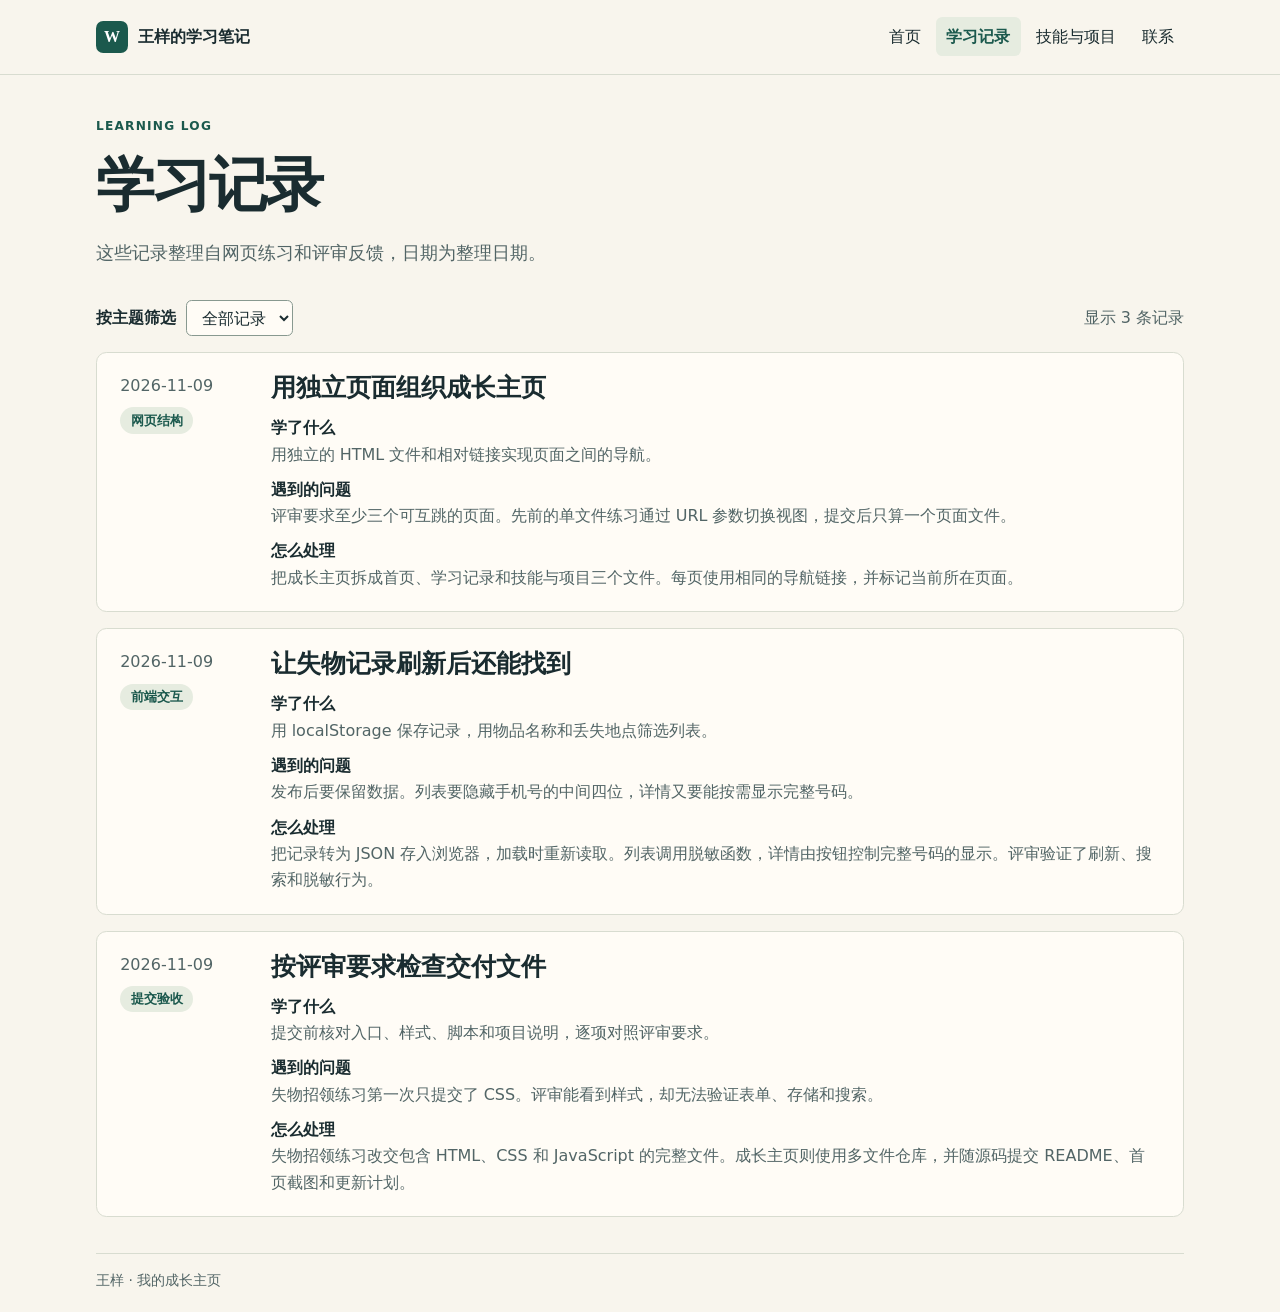
==== learning.html @ 2bb0b3ff "Publish three-page personal learning portfolio" ====
<!doctype html>
<html lang="zh-CN">
<head>
  <meta charset="utf-8">
  <meta name="viewport" content="width=device-width, initial-scale=1">
  <title>学习记录 · 我的成长主页</title>
  <link rel="stylesheet" href="styles.css">
  <script defer src="learning.js"></script>
</head>
<body>
  <a class="skip" href="#main">跳到正文</a>
  <header class="site-header">
    <div class="wrap header-inner">
      <a class="brand" href="index.html"><span class="brand-mark" aria-hidden="true">W</span> 王样的学习笔记</a>
      <nav aria-label="主导航">
        <a href="index.html">首页</a>
        <a href="learning.html" aria-current="page">学习记录</a>
        <a href="projects.html">技能与项目</a>
        <a href="index.html#contact">联系</a>
      </nav>
    </div>
  </header>

  <main id="main" class="wrap">
    <header class="page-intro">
      <p class="eyebrow">LEARNING LOG</p>
      <h1>学习记录</h1>
      <p class="lead">这些记录整理自网页练习和评审反馈，日期为整理日期。</p>
    </header>

    <section aria-label="学习条目">
      <div class="filter" id="topic-filter" hidden>
        <label for="topic">按主题筛选</label>
        <select id="topic">
          <option value="all">全部记录</option>
          <option value="pages">网页结构</option>
          <option value="data">前端交互</option>
          <option value="review">提交验收</option>
        </select>
        <p id="record-count" role="status"></p>
      </div>

      <div class="entries">
        <article class="card entry" id="multi-page" data-topic="pages">
          <div class="entry-meta">
            <time datetime="2026-11-09">2026-11-09</time>
            <span class="tag">网页结构</span>
          </div>
          <div>
            <h2>用独立页面组织成长主页</h2>
            <dl>
              <dt>学了什么</dt><dd>用独立的 HTML 文件和相对链接实现页面之间的导航。</dd>
              <dt>遇到的问题</dt><dd>评审要求至少三个可互跳的页面。先前的单文件练习通过 URL 参数切换视图，提交后只算一个页面文件。</dd>
              <dt>怎么处理</dt><dd>把成长主页拆成首页、学习记录和技能与项目三个文件。每页使用相同的导航链接，并标记当前所在页面。</dd>
            </dl>
          </div>
        </article>

        <article class="card entry" data-topic="data">
          <div class="entry-meta">
            <time datetime="2026-11-09">2026-11-09</time>
            <span class="tag">前端交互</span>
          </div>
          <div>
            <h2>让失物记录刷新后还能找到</h2>
            <dl>
              <dt>学了什么</dt><dd>用 localStorage 保存记录，用物品名称和丢失地点筛选列表。</dd>
              <dt>遇到的问题</dt><dd>发布后要保留数据。列表要隐藏手机号的中间四位，详情又要能按需显示完整号码。</dd>
              <dt>怎么处理</dt><dd>把记录转为 JSON 存入浏览器，加载时重新读取。列表调用脱敏函数，详情由按钮控制完整号码的显示。评审验证了刷新、搜索和脱敏行为。</dd>
            </dl>
          </div>
        </article>

        <article class="card entry" data-topic="review">
          <div class="entry-meta">
            <time datetime="2026-11-09">2026-11-09</time>
            <span class="tag">提交验收</span>
          </div>
          <div>
            <h2>按评审要求检查交付文件</h2>
            <dl>
              <dt>学了什么</dt><dd>提交前核对入口、样式、脚本和项目说明，逐项对照评审要求。</dd>
              <dt>遇到的问题</dt><dd>失物招领练习第一次只提交了 CSS。评审能看到样式，却无法验证表单、存储和搜索。</dd>
              <dt>怎么处理</dt><dd>失物招领练习改交包含 HTML、CSS 和 JavaScript 的完整文件。成长主页则使用多文件仓库，并随源码提交 README、首页截图和更新计划。</dd>
            </dl>
          </div>
        </article>
      </div>
    </section>
  </main>
  <footer class="wrap site-footer"><p>王样 · 我的成长主页</p></footer>
</body>
</html>
---- styles.css ----
:root {
  color-scheme: light;
  --paper: #f8f5ed;
  --card: #fffcf6;
  --ink: #1a2c30;
  --muted: #526566;
  --accent: #1b594d;
  --edge: #d8dcd0;
  --warm: #f6d8a3;
  font-family: system-ui, "Microsoft YaHei", "PingFang SC", sans-serif;
  line-height: 1.65;
  color: var(--ink);
  background: var(--paper);
}

*, *::before, *::after { box-sizing: border-box; }
body { margin: 0; }
[hidden] { display: none !important; }
h1, h2, h3, p, ul, dl, pre { margin: 0; }
h1, h2, h3 { line-height: 1.25; }
a { color: var(--accent); text-underline-offset: .22em; }
:focus-visible { outline: 3px solid #a55a12; outline-offset: 4px; }
.wrap { width: min(68rem, calc(100% - 3rem)); margin-inline: auto; }

.skip {
  position: absolute;
  top: .5rem;
  left: .5rem;
  z-index: 1;
  padding: .4rem .7rem;
  background: var(--card);
  transform: translateY(-160%);
}
.skip:focus { transform: none; }

.site-header { border-bottom: 1px solid var(--edge); }
.header-inner { min-height: 4.6rem; display: flex; justify-content: space-between; align-items: center; gap: 1rem; }
.brand { display: inline-flex; gap: .65rem; align-items: center; font-weight: 750; color: var(--ink); text-decoration: none; }
.brand-mark { display: grid; place-items: center; width: 2rem; height: 2rem; border-radius: .45rem; background: var(--accent); color: white; font-family: Georgia, serif; }
nav { display: flex; flex-wrap: wrap; align-items: center; gap: .3rem; }
nav a { padding: .4rem .65rem; border-radius: .4rem; color: var(--ink); text-decoration: none; white-space: nowrap; }
nav a:hover, nav a[aria-current="page"] { color: var(--accent); background: #e6ece0; }
nav a[aria-current="page"] { font-weight: 700; }

.hero { display: grid; grid-template-columns: minmax(0, 1.35fr) minmax(0, 1fr); align-items: center; gap: clamp(1.4rem, 6vw, 5rem); padding-block: clamp(2.4rem, 6vw, 4.7rem); }
.eyebrow { margin-bottom: .75rem; color: var(--accent); font-size: .76rem; font-weight: 750; letter-spacing: .1em; }
.eyebrow span { margin-inline: .35em; }
h1 { font-size: clamp(2.5rem, 5.4vw, 4.5rem); letter-spacing: -.045em; }
h2 { font-size: 1.55rem; }
h3 { font-size: 1.22rem; }
.lead { max-width: 35em; margin-top: 1rem; color: var(--muted); font-size: clamp(1rem, 2vw, 1.14rem); }
.actions { display: flex; align-items: center; flex-wrap: wrap; gap: .8rem 1.2rem; margin-top: 1.45rem; }
.button { display: inline-flex; align-items: center; gap: .75em; padding: .68rem 1rem; color: white; background: var(--accent); border-radius: .45rem; font-weight: 700; text-decoration: none; }
.button:hover { background: #144539; }
.text-link { font-weight: 700; }

.notebook {
  padding: 1.65rem 1.9rem;
  color: #fbf9f0;
  background-color: #203e39;
  background-image: linear-gradient(125deg, #284d42, #203e39);
  border: 1px solid #44665b;
  border-radius: .8rem;
  box-shadow: 6px 7px 0 #e2e7d9;
}
.notebook .eyebrow { color: var(--warm); }
.notebook ul { margin-top: .9rem; padding: 0; list-style: none; }
.notebook li { display: flex; align-items: baseline; gap: 1rem; padding-block: .57rem; border-top: 1px solid #617a70; }
.notebook li span { color: var(--warm); font: .84rem/1.4 ui-monospace, Consolas, monospace; }

.section { margin-bottom: 2.4rem; }
.section-heading { display: flex; flex-wrap: wrap; align-items: baseline; justify-content: space-between; gap: .5rem; padding-bottom: .7rem; margin-bottom: 1rem; border-bottom: 1px solid var(--edge); }
.section-heading time { color: var(--muted); font-size: .88rem; }
.highlights, .skills { display: grid; gap: 1rem; }
.highlights { grid-template-columns: repeat(2, minmax(0, 1fr)); }
.skills { grid-template-columns: repeat(3, minmax(0, 1fr)); }
.card { padding: 1.25rem 1.45rem; border: 1px solid var(--edge); border-radius: .65rem; background: var(--card); }
.card h2 + p, .card h3 + p { margin-top: .55rem; }
.card p:not(.eyebrow), dd { color: var(--muted); }
.card .text-link { display: inline-block; margin-top: .75rem; }

.contact { display: flex; align-items: center; justify-content: space-between; flex-wrap: wrap; gap: 1rem; padding: 1.2rem 1.45rem; border-radius: .65rem; background: #e6ece0; }
.contact .eyebrow { margin-bottom: .4rem; }
.contact h2 + p { margin-top: .45rem; color: var(--muted); }
.contact .text-link { overflow-wrap: anywhere; }
.site-footer { margin-top: 2.25rem; padding-block: .95rem 1.25rem; border-top: 1px solid var(--edge); color: var(--muted); font-size: .87rem; }

.page-intro { padding-block: 2.6rem 2rem; }
.page-intro h1 { font-size: clamp(2.3rem, 5vw, 3.7rem); }
.filter { display: flex; align-items: center; flex-wrap: wrap; gap: .65rem; margin-bottom: 1rem; }
.filter label { font-weight: 700; }
.filter select { padding: .4rem .65rem; border: 1px solid #889990; border-radius: .35rem; background: var(--card); color: var(--ink); font: inherit; }
.filter p { color: var(--muted); margin-inline-start: auto; }
.entries { display: grid; gap: 1rem; }
.entry { display: grid; grid-template-columns: 8rem minmax(0, 1fr); gap: .75rem 1.4rem; }
.entry-meta { display: flex; flex-direction: column; align-items: flex-start; gap: .5rem; color: var(--muted); }
.entry-meta time { font-variant-numeric: tabular-nums; }
.tag, .tags li { padding: .14rem .65rem; border-radius: 100vmax; background: #e6ece0; color: var(--accent); font-size: .83rem; font-weight: 650; }
dl { margin-top: .7rem; }
dt { margin-top: .55rem; font-weight: 700; }
dd { margin-inline-start: 0; }
.tags { display: flex; flex-wrap: wrap; gap: .4rem; margin-top: .75rem; padding: 0; list-style: none; }
.evidence { margin-top: 1rem; }
.evidence summary { color: var(--accent); font-weight: 700; cursor: pointer; }
.evidence p { margin-top: .7rem; }
.screenshots { display: grid; grid-template-columns: minmax(0, 3fr) minmax(0, 1fr); gap: 1rem; margin-top: 1rem; }
.screenshots figure { margin: 0; }
.screenshots img { display: block; width: 100%; height: auto; border: 1px solid var(--edge); border-radius: .35rem; }
.screenshots figcaption { margin-top: .45rem; color: var(--muted); font-size: .9rem; }
.mobile-screenshot img { max-width: 12rem; }
pre { max-width: 100%; margin-top: .65rem; overflow: auto; padding: .9rem; border-radius: .4rem; background: #203e39; color: #fbf9f0; }
code { font-family: ui-monospace, Consolas, monospace; }

@media (max-width: 47rem) {
  .wrap { width: calc(100% - 2rem); }
  .header-inner { align-items: flex-start; flex-direction: column; gap: .45rem; padding-block: .75rem; }
  .hero { grid-template-columns: 1fr; }
  .notebook { padding: 1.25rem; }
  .skills { grid-template-columns: 1fr; }
}

@media (max-width: 36rem) {
  .highlights, .entry, .screenshots { grid-template-columns: 1fr; }
  .entry-meta { flex-direction: row; align-items: baseline; }
  .filter p { width: 100%; margin-inline-start: 0; }
  .card, .contact { padding-inline: 1rem; }
}
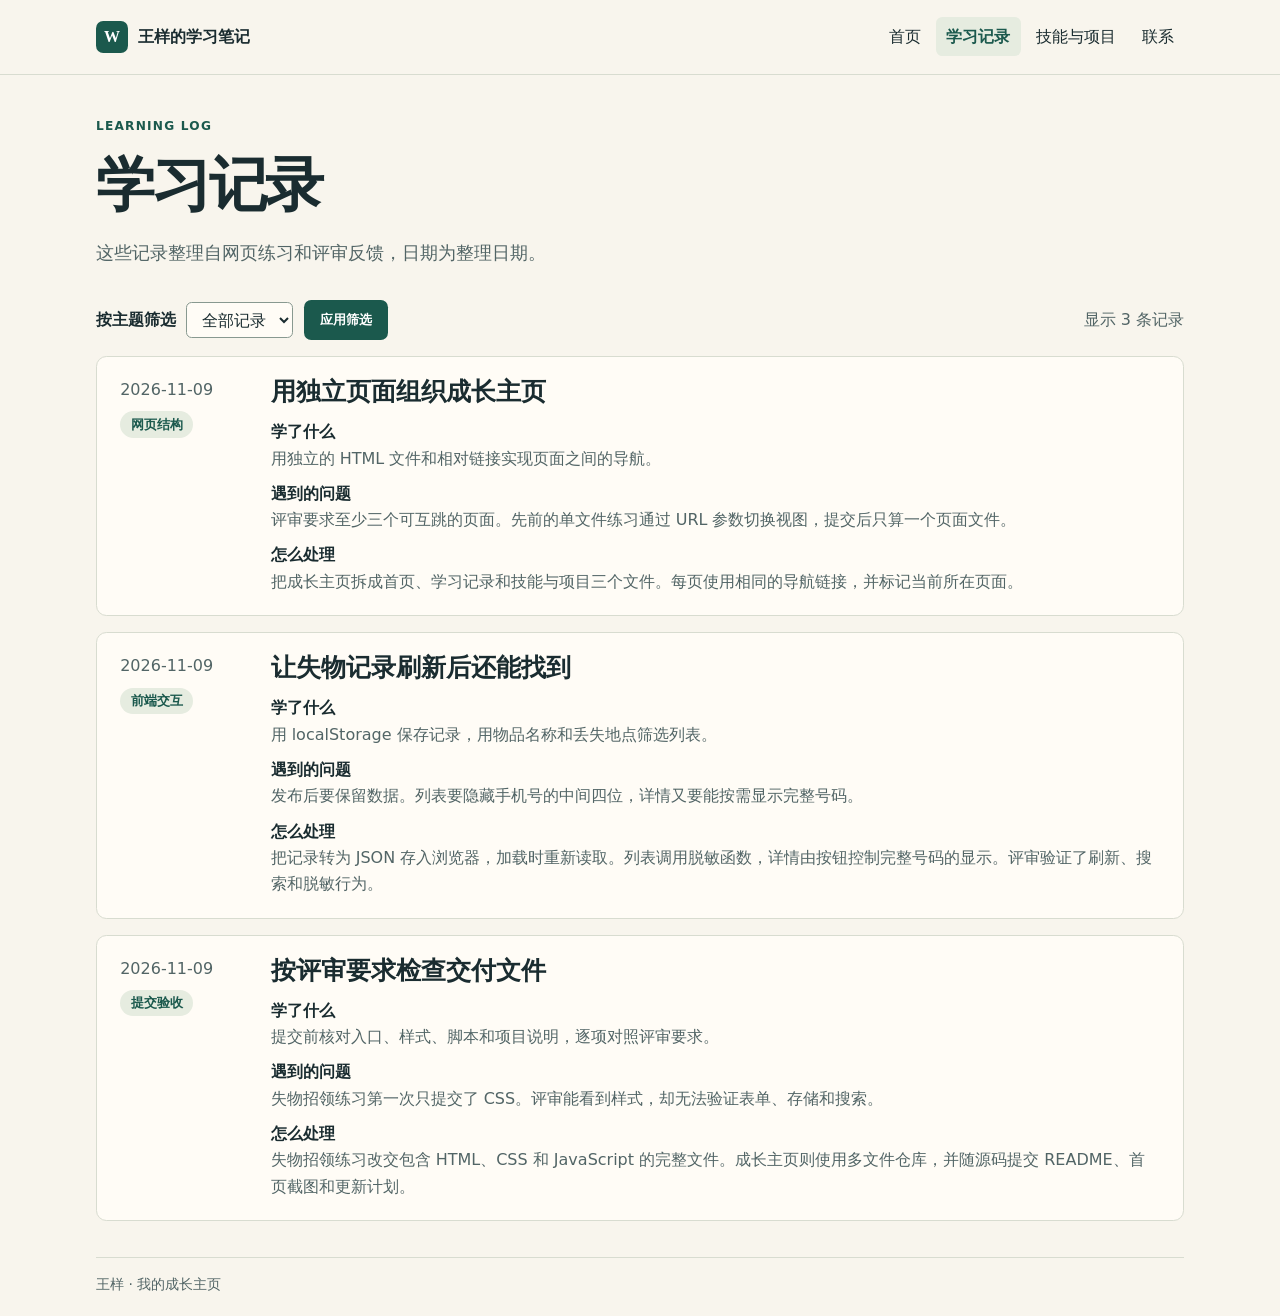
==== commit f84666c3: "feat: add learning filter form and portfolio evidence" ====
--- a/learning.html
+++ b/learning.html
@@ -29,16 +29,17 @@
     </header>
 
     <section aria-label="学习条目">
-      <div class="filter" id="topic-filter" hidden>
+      <form class="filter" id="topic-filter" hidden>
         <label for="topic">按主题筛选</label>
-        <select id="topic">
+        <select id="topic" name="topic">
           <option value="all">全部记录</option>
           <option value="pages">网页结构</option>
           <option value="data">前端交互</option>
           <option value="review">提交验收</option>
         </select>
+        <button class="button" type="submit">应用筛选</button>
         <p id="record-count" role="status"></p>
-      </div>
+      </form>
 
       <div class="entries">
         <article class="card entry" id="multi-page" data-topic="pages">
--- a/styles.css
+++ b/styles.css
@@ -78,6 +78,7 @@
 .card h2 + p, .card h3 + p { margin-top: .55rem; }
 .card p:not(.eyebrow), dd { color: var(--muted); }
 .card .text-link { display: inline-block; margin-top: .75rem; }
+.project + .project { margin-top: 1rem; }
 
 .contact { display: flex; align-items: center; justify-content: space-between; flex-wrap: wrap; gap: 1rem; padding: 1.2rem 1.45rem; border-radius: .65rem; background: #e6ece0; }
 .contact .eyebrow { margin-bottom: .4rem; }
@@ -90,6 +91,7 @@
 .filter { display: flex; align-items: center; flex-wrap: wrap; gap: .65rem; margin-bottom: 1rem; }
 .filter label { font-weight: 700; }
 .filter select { padding: .4rem .65rem; border: 1px solid #889990; border-radius: .35rem; background: var(--card); color: var(--ink); font: inherit; }
+.filter button { border: 0; font-family: inherit; cursor: pointer; }
 .filter p { color: var(--muted); margin-inline-start: auto; }
 .entries { display: grid; gap: 1rem; }
 .entry { display: grid; grid-template-columns: 8rem minmax(0, 1fr); gap: .75rem 1.4rem; }
